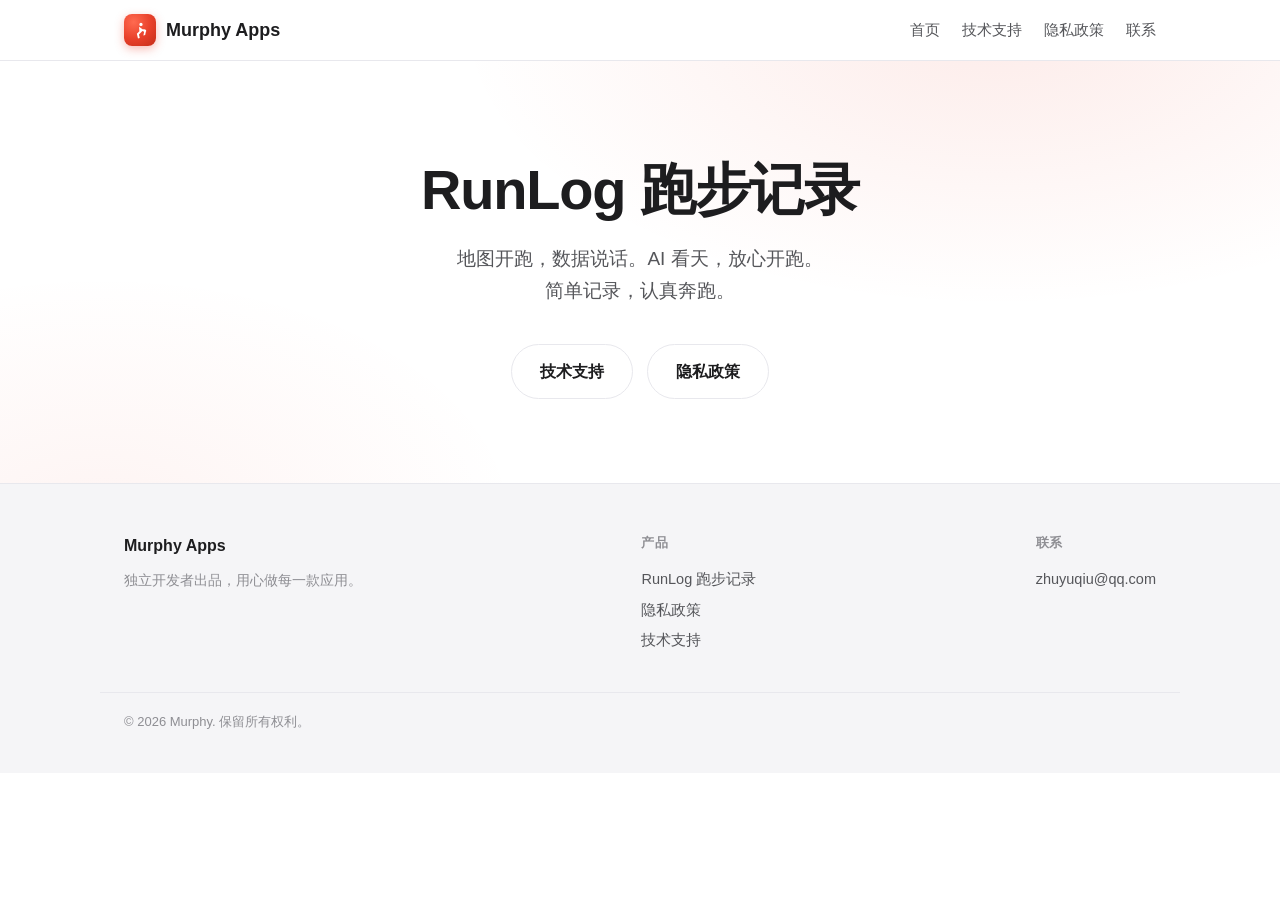
==== index.html @ afb3ae20 "Add files via upload init" ====
<!DOCTYPE html>
<html lang="zh-CN">
<head>
  <meta charset="UTF-8">
  <meta name="viewport" content="width=device-width, initial-scale=1.0">
  <title>RunLog 跑步记录 — Murphy Apps</title>
  <link rel="stylesheet" href="css/style.css">
</head>
<body>

<nav class="nav">
  <div class="nav-inner">
    <a class="brand" href="index.html">
      <span class="brand-icon">
        <svg viewBox="0 0 24 24"><path d="M15.5 4.5a2.2 2.2 0 1 1-4.4 0 2.2 2.2 0 0 1 4.4 0zm-4.8 3 .5 6-3.4 3.4 1.5 6.3 2.4-.6-1.1-4.6 4.6-4.6 2.3.8-1 5 2.4-.5 1.4-6.8-4.3-1.6-.8-1.8 2.5 5.2 2.9.9 8.7h-2.5l-.8-6.5-4.6-2.6-1.3-5.3 2.4-.6.9 3.6 2.6-1.9-.6-4.6 2.4-.4z"/></svg>
      </span>
      Murphy Apps
    </a>
    <div class="nav-links">
      <a href="index.html" class="hide-sm">首页</a>
      <a href="support.html" class="hide-sm">技术支持</a>
      <a href="privacy.html" class="hide-sm">隐私政策</a>
      <a href="mailto:zhuyuqiu@qq.com">联系</a>
    </div>
  </div>
</nav>

<section class="hero">
  <div class="wrap">
    <h1>RunLog 跑步记录</h1>
    <p>地图开跑，数据说话。AI 看天，放心开跑。<br>简单记录，认真奔跑。</p>
    <div class="hero-cta">
      <a class="btn btn-ghost" href="support.html">技术支持</a>
      <a class="btn btn-ghost" href="privacy.html">隐私政策</a>
    </div>
  </div>
</section>

<footer class="footer">
  <div class="footer-inner">
    <div>
      <div class="f-brand">Murphy Apps</div>
      <p style="color:var(--ink-faint);font-size:14px;max-width:300px;">独立开发者出品，用心做每一款应用。</p>
    </div>
    <div class="f-col">
      <h5>产品</h5>
      <a href="index.html">RunLog 跑步记录</a>
      <a href="privacy.html">隐私政策</a>
      <a href="support.html">技术支持</a>
    </div>
    <div class="f-col">
      <h5>联系</h5>
      <a href="mailto:zhuyuqiu@qq.com">zhuyuqiu@qq.com</a>
    </div>
  </div>
  <div class="f-bottom">
    <span>© 2026 Murphy. 保留所有权利。</span>
  </div>
</footer>

</body>
</html>
---- css/style.css ----
/* ===== RunLog 跑步记录 · 技术支持/隐私政策 站点样式 =====
   与 App 图标一致：红底径向渐变 + 白色剪影 + 大圆角 + 简洁排版 */

:root {
  --red: #E8402A;
  --red-deep: #C22B18;
  --red-grad: radial-gradient(120% 120% at 30% 25%, #FF6A50 0%, #E8402A 45%, #B72713 100%);
  --ink: #1D1D1F;
  --ink-soft: #55565A;
  --ink-faint: #8E8E93;
  --bg: #FFFFFF;
  --bg-soft: #F5F5F7;
  --card: #FFFFFF;
  --line: #E8E8ED;
  --radius: 22px;
  --shadow: 0 12px 40px rgba(29, 29, 31, .10);
  --maxw: 1080px;
}

* { margin: 0; padding: 0; box-sizing: border-box; }

body {
  font-family: -apple-system, BlinkMacSystemFont, "SF Pro SC", "PingFang SC",
    "Helvetica Neue", "Microsoft YaHei", sans-serif;
  color: var(--ink);
  background: var(--bg);
  line-height: 1.7;
  -webkit-font-smoothing: antialiased;
}

a { color: var(--red); text-decoration: none; }
a:hover { text-decoration: underline; }

.wrap { max-width: var(--maxw); margin: 0 auto; padding: 0 24px; }

/* ---------- 导航 ---------- */
.nav {
  position: sticky; top: 0; z-index: 100;
  background: rgba(255, 255, 255, .82);
  backdrop-filter: saturate(180%) blur(20px);
  -webkit-backdrop-filter: saturate(180%) blur(20px);
  border-bottom: 1px solid var(--line);
}
.nav-inner {
  max-width: var(--maxw); margin: 0 auto; padding: 0 24px;
  height: 60px; display: flex; align-items: center; gap: 28px;
}
.brand { display: flex; align-items: center; gap: 10px; font-weight: 700; font-size: 18px; color: var(--ink); }
.brand:hover { text-decoration: none; }
.brand-icon {
  width: 32px; height: 32px; border-radius: 8px;
  background: var(--red-grad);
  display: inline-flex; align-items: center; justify-content: center;
  box-shadow: 0 3px 10px rgba(232, 64, 42, .35);
}
.brand-icon svg { width: 18px; height: 18px; fill: #fff; }
.nav-links { display: flex; gap: 22px; margin-left: auto; font-size: 15px; }
.nav-links a { color: var(--ink-soft); }
.nav-links a:hover { color: var(--ink); text-decoration: none; }
@media (max-width: 640px) { .nav-links .hide-sm { display: none; } }

/* ---------- Hero ---------- */
.hero {
  padding: 96px 0 84px;
  background:
    radial-gradient(900px 480px at 78% -10%, rgba(232, 64, 42, .10), transparent 60%),
    radial-gradient(700px 420px at 8% 110%, rgba(232, 64, 42, .06), transparent 60%);
  text-align: center;
}
.hero h1 { font-size: clamp(34px, 6vw, 56px); font-weight: 800; letter-spacing: -1.2px; line-height: 1.18; }
.hero p { color: var(--ink-soft); font-size: 19px; max-width: 640px; margin: 20px auto 0; }
.hero-cta { margin-top: 36px; display: flex; gap: 14px; justify-content: center; flex-wrap: wrap; }

.btn {
  display: inline-flex; align-items: center; gap: 8px;
  padding: 13px 28px; border-radius: 999px;
  font-size: 16px; font-weight: 600; cursor: pointer;
  transition: transform .18s ease, box-shadow .18s ease;
  border: none;
}
.btn:hover { text-decoration: none; transform: translateY(-2px); }
.btn-primary { background: var(--red-grad); color: #fff; box-shadow: 0 10px 26px rgba(232, 64, 42, .35); }
.btn-primary:hover { box-shadow: 0 14px 32px rgba(232, 64, 42, .45); }
.btn-ghost { background: #fff; color: var(--ink); border: 1.5px solid var(--line); }
.btn-ghost:hover { border-color: var(--ink-faint); }

/* ---------- 卡片区 ---------- */
.section { padding: 72px 0; }
.section.alt { background: var(--bg-soft); }
.section-title { font-size: 34px; font-weight: 800; letter-spacing: -0.5px; text-align: center; }
.section-sub { color: var(--ink-faint); text-align: center; margin: 10px auto 48px; max-width: 560px; font-size: 16px; }

.card-grid { display: grid; grid-template-columns: repeat(auto-fit, minmax(280px, 1fr)); gap: 28px; max-width: 900px; margin: 0 auto; }
.card {
  background: var(--card); border-radius: var(--radius); padding: 34px 30px;
  box-shadow: var(--shadow); border: 1px solid var(--line);
  transition: transform .2s ease;
}
.card:hover { transform: translateY(-6px); }
.card h3 { font-size: 21px; font-weight: 800; letter-spacing: -.3px; margin-bottom: 10px; }
.card p { color: var(--ink-soft); font-size: 15px; }
.card a.btn { margin-top: 18px; }

/* ---------- 法律文档页 ---------- */
.doc { max-width: 820px; margin: 0 auto; padding: 64px 24px 96px; }
.doc-header { border-bottom: 1px solid var(--line); padding-bottom: 24px; margin-bottom: 36px; }
.doc-header h1 { font-size: 32px; font-weight: 800; letter-spacing: -.5px; }
.doc-header .meta { color: var(--ink-faint); font-size: 14px; margin-top: 8px; }
.doc h2 { font-size: 21px; font-weight: 700; margin: 36px 0 12px; }
.doc h3 { font-size: 17px; font-weight: 700; margin: 22px 0 8px; }
.doc p, .doc li { color: var(--ink-soft); font-size: 15.5px; }
.doc ul, .doc ol { padding-left: 22px; margin: 10px 0; }
.doc table { width: 100%; border-collapse: collapse; margin: 16px 0; font-size: 14.5px; }
.doc th, .doc td { border: 1px solid var(--line); padding: 10px 14px; text-align: left; }
.doc th { background: var(--bg-soft); font-weight: 600; }
.doc .updated { color: var(--ink-faint); font-size: 13px; margin-top: 48px; border-top: 1px solid var(--line); padding-top: 16px; }

/* ---------- 页脚 ---------- */
.footer { background: var(--bg-soft); border-top: 1px solid var(--line); padding: 48px 0 40px; }
.footer-inner {
  max-width: var(--maxw); margin: 0 auto; padding: 0 24px;
  display: flex; flex-wrap: wrap; gap: 32px; justify-content: space-between;
}
.footer .f-brand { font-weight: 700; font-size: 16px; margin-bottom: 10px; }
.footer .f-col h5 { font-size: 13px; text-transform: uppercase; letter-spacing: .06em; color: var(--ink-faint); margin-bottom: 10px; }
.footer .f-col a { display: block; color: var(--ink-soft); font-size: 14.5px; padding: 3px 0; }
.footer .f-bottom {
  max-width: var(--maxw); margin: 36px auto 0; padding: 18px 24px 0;
  border-top: 1px solid var(--line); color: var(--ink-faint); font-size: 13px;
  display: flex; justify-content: space-between; flex-wrap: wrap; gap: 8px;
}
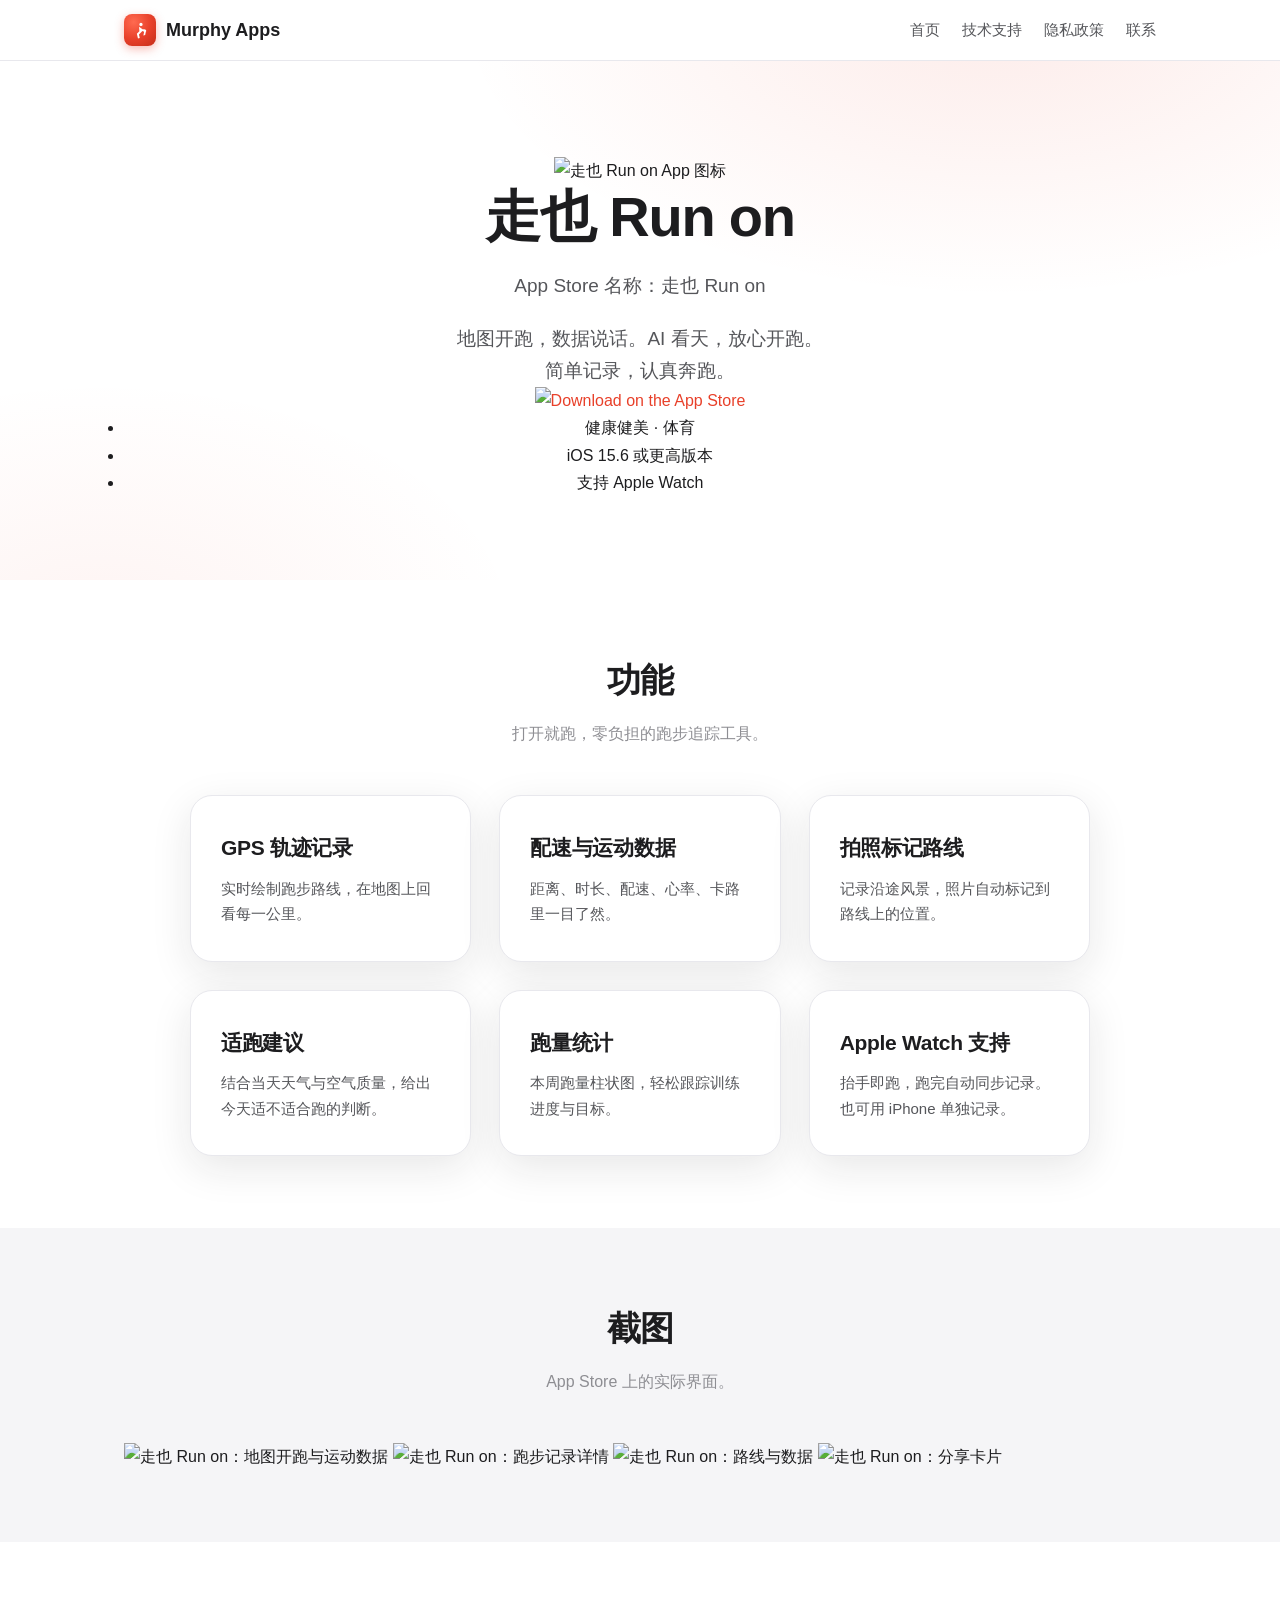
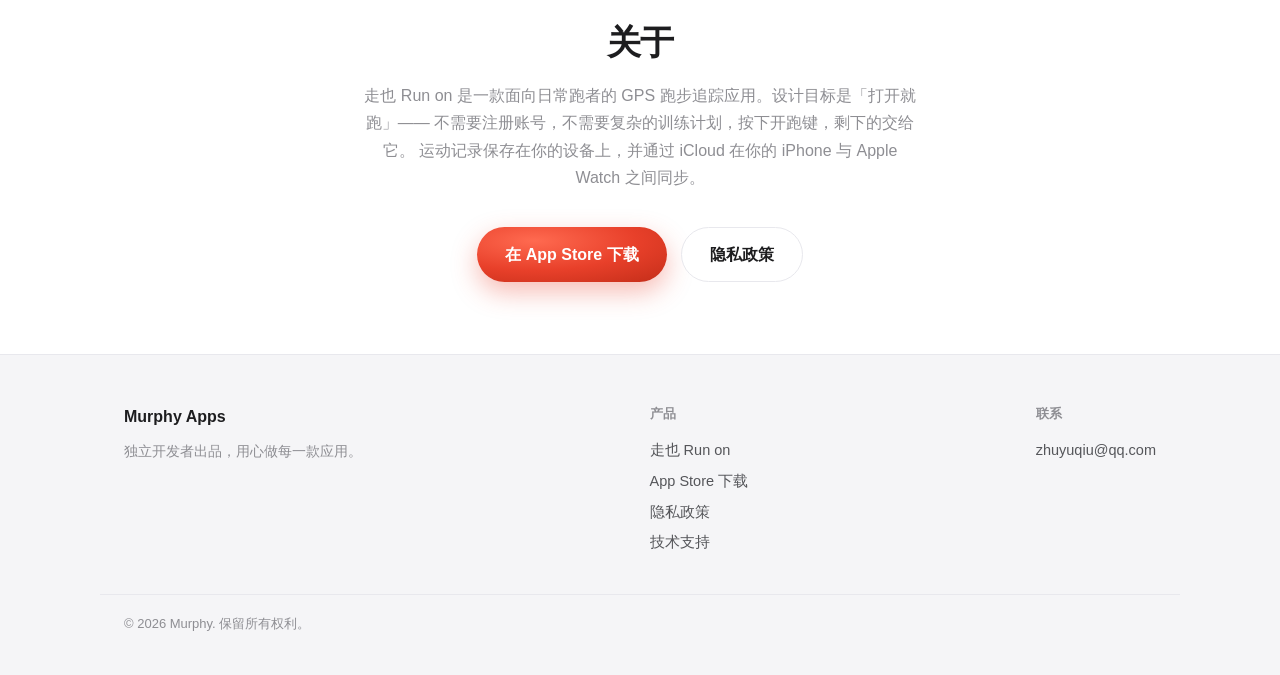
==== commit 5be101c9: "改成走也 Updated the title and content for the app, including new descriptions and features. Added image" ====
--- a/index.html
+++ b/index.html
@@ -1,9 +1,13 @@
+
 <!DOCTYPE html>
 <html lang="zh-CN">
 <head>
   <meta charset="UTF-8">
   <meta name="viewport" content="width=device-width, initial-scale=1.0">
-  <title>RunLog 跑步记录 — Murphy Apps</title>
+  <title>走也 Run on — Murphy Apps</title>
+  <meta name="description" content="走也 Run on —— GPS 跑步追踪应用。记录轨迹、配速与卡路里，拍照标记沿途风景，支持 Apple Watch。已在 App Store 上架。">
+  <link rel="icon" href="assets/icon.jpg">
+  <link rel="apple-touch-icon" href="assets/icon.jpg">
   <link rel="stylesheet" href="css/style.css">
 </head>
 <body>
@@ -27,10 +31,77 @@
 
 <section class="hero">
   <div class="wrap">
-    <h1>RunLog 跑步记录</h1>
+    <img class="hero-icon" src="assets/icon.jpg" alt="走也 Run on App 图标">
+    <h1>走也 Run on</h1>
+    <p class="official-name">App Store 名称：走也 Run on</p>
     <p>地图开跑，数据说话。AI 看天，放心开跑。<br>简单记录，认真奔跑。</p>
+    <a class="hero-badge" href="https://apps.apple.com/cn/app/id6804603621" aria-label="在 App Store 下载 走也 Run on">
+      <img src="assets/appstore-badge.svg" alt="Download on the App Store">
+    </a>
+    <ul class="meta-chips">
+      <li>健康健美 · 体育</li>
+      <li>iOS 15.6 或更高版本</li>
+      <li>支持 Apple Watch</li>
+    </ul>
+  </div>
+</section>
+
+<section class="section">
+  <div class="wrap">
+    <h2 class="section-title">功能</h2>
+    <p class="section-sub">打开就跑，零负担的跑步追踪工具。</p>
+    <div class="card-grid">
+      <div class="card">
+        <h3>GPS 轨迹记录</h3>
+        <p>实时绘制跑步路线，在地图上回看每一公里。</p>
+      </div>
+      <div class="card">
+        <h3>配速与运动数据</h3>
+        <p>距离、时长、配速、心率、卡路里一目了然。</p>
+      </div>
+      <div class="card">
+        <h3>拍照标记路线</h3>
+        <p>记录沿途风景，照片自动标记到路线上的位置。</p>
+      </div>
+      <div class="card">
+        <h3>适跑建议</h3>
+        <p>结合当天天气与空气质量，给出今天适不适合跑的判断。</p>
+      </div>
+      <div class="card">
+        <h3>跑量统计</h3>
+        <p>本周跑量柱状图，轻松跟踪训练进度与目标。</p>
+      </div>
+      <div class="card">
+        <h3>Apple Watch 支持</h3>
+        <p>抬手即跑，跑完自动同步记录。也可用 iPhone 单独记录。</p>
+      </div>
+    </div>
+  </div>
+</section>
+
+<section class="section alt">
+  <div class="wrap">
+    <h2 class="section-title">截图</h2>
+    <p class="section-sub">App Store 上的实际界面。</p>
+    <div class="shots">
+      <img src="assets/shot-1.jpg" alt="走也 Run on：地图开跑与运动数据" loading="lazy">
+      <img src="assets/shot-2.jpg" alt="走也 Run on：跑步记录详情" loading="lazy">
+      <img src="assets/shot-3.jpg" alt="走也 Run on：路线与数据" loading="lazy">
+      <img src="assets/shot-4.jpg" alt="走也 Run on：分享卡片" loading="lazy">
+    </div>
+  </div>
+</section>
+
+<section class="section">
+  <div class="wrap">
+    <h2 class="section-title">关于</h2>
+    <p class="section-sub" style="margin-bottom:0;">
+      走也 Run on 是一款面向日常跑者的 GPS 跑步追踪应用。设计目标是「打开就跑」——
+      不需要注册账号，不需要复杂的训练计划，按下开跑键，剩下的交给它。
+      运动记录保存在你的设备上，并通过 iCloud 在你的 iPhone 与 Apple Watch 之间同步。
+    </p>
     <div class="hero-cta">
-      <a class="btn btn-ghost" href="support.html">技术支持</a>
+      <a class="btn btn-primary" href="https://apps.apple.com/cn/app/id6804603621">在 App Store 下载</a>
       <a class="btn btn-ghost" href="privacy.html">隐私政策</a>
     </div>
   </div>
@@ -44,7 +115,8 @@
     </div>
     <div class="f-col">
       <h5>产品</h5>
-      <a href="index.html">RunLog 跑步记录</a>
+      <a href="index.html">走也 Run on</a>
+      <a href="https://apps.apple.com/cn/app/id6804603621">App Store 下载</a>
       <a href="privacy.html">隐私政策</a>
       <a href="support.html">技术支持</a>
     </div>
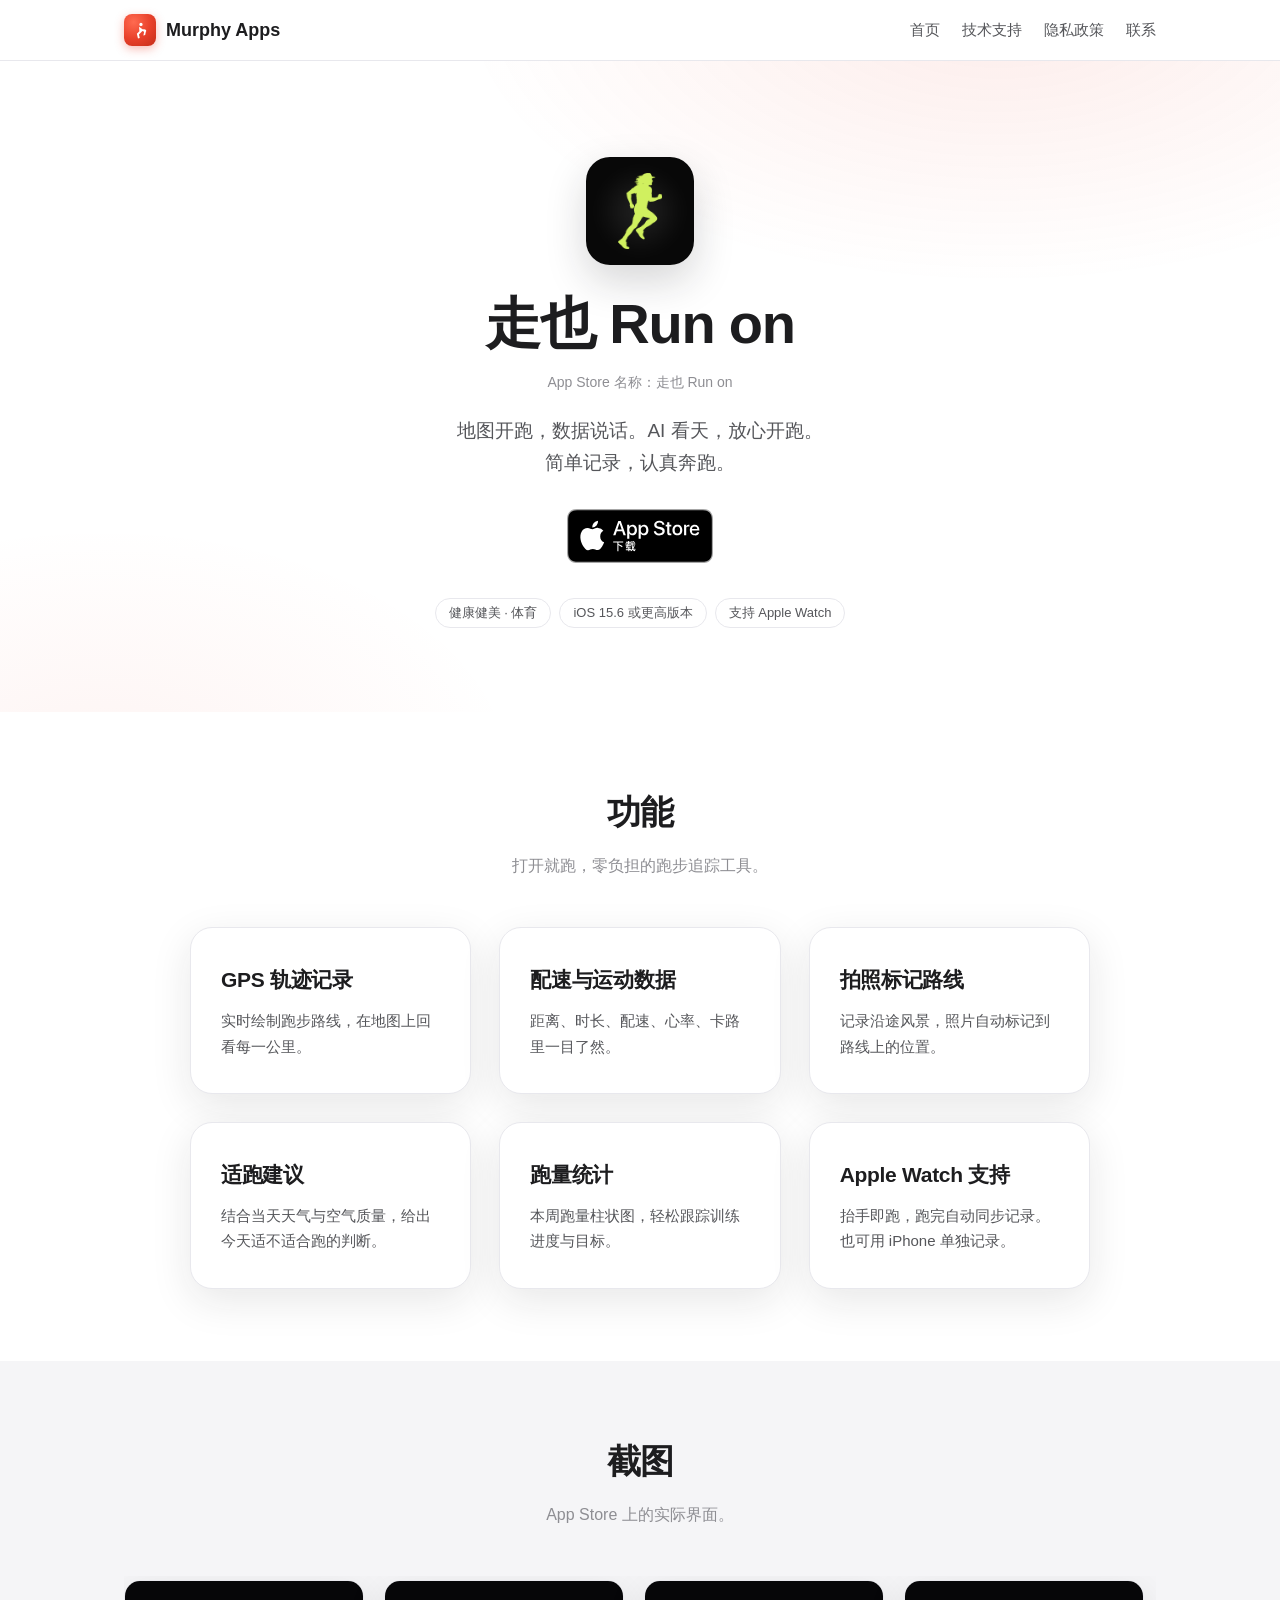
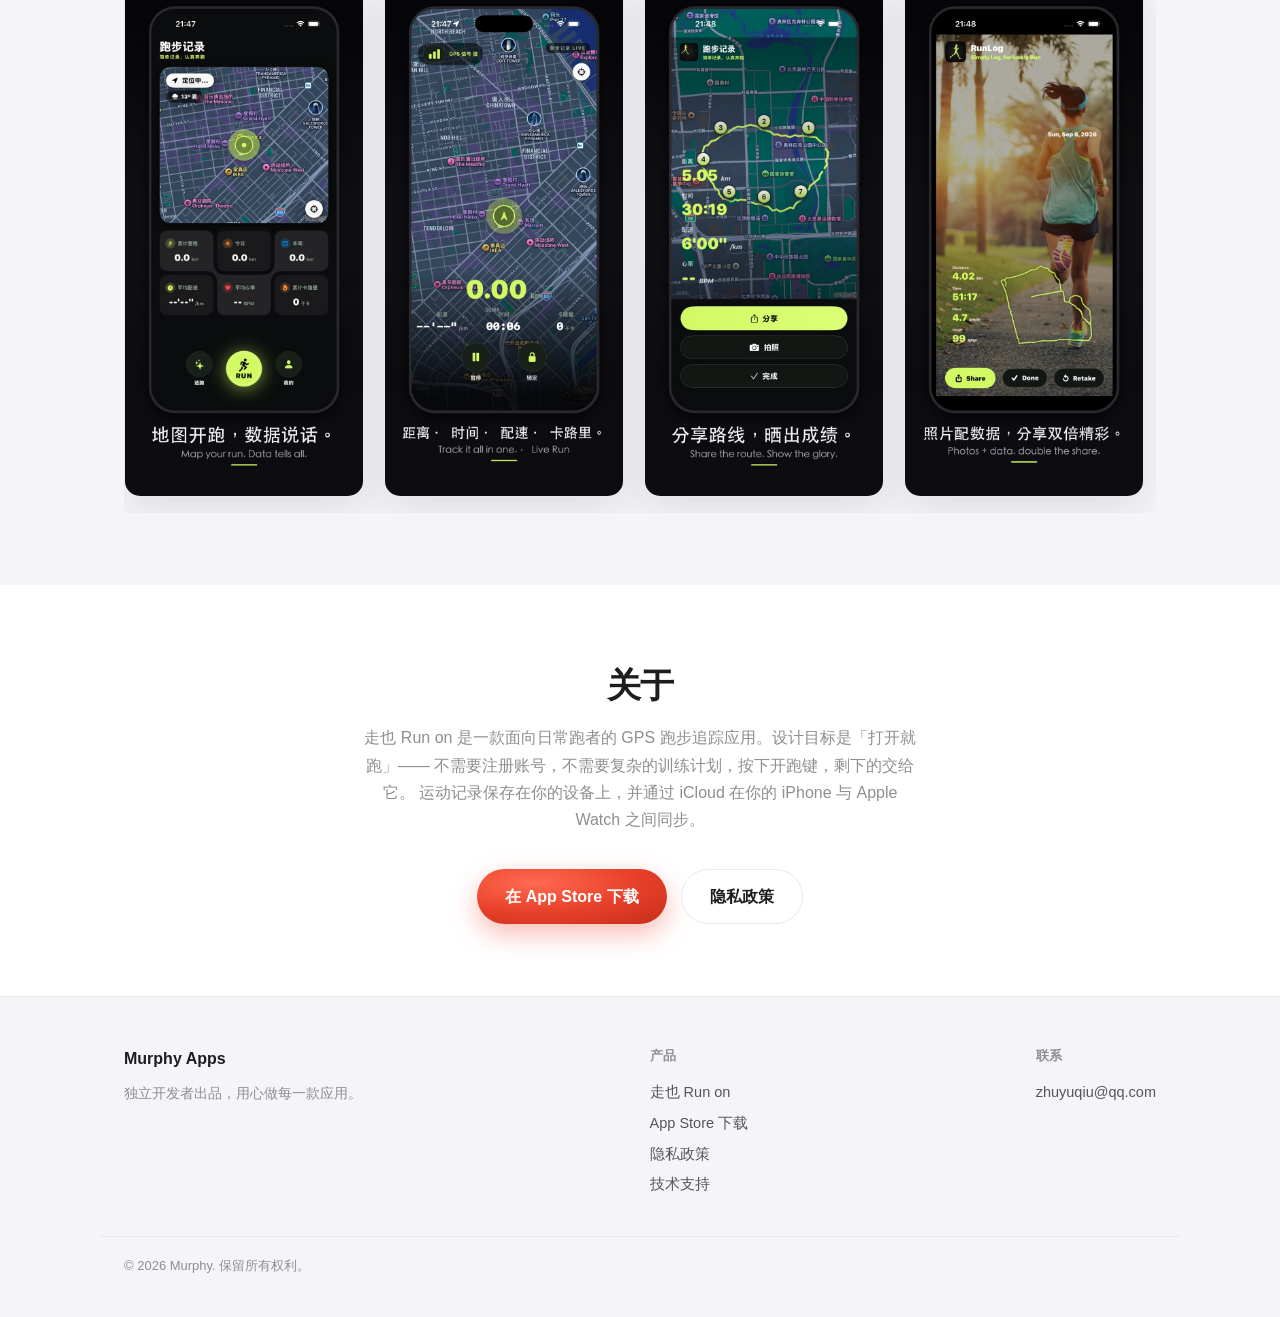
==== commit 36dc46be: "Add files via upload" ====
--- a/index.html
+++ b/index.html
@@ -1,4 +1,3 @@
-
 <!DOCTYPE html>
 <html lang="zh-CN">
 <head>
--- a/css/style.css
+++ b/css/style.css
@@ -1,4 +1,4 @@
-/* ===== RunLog 跑步记录 · 技术支持/隐私政策 站点样式 =====
+/* ===== 走也 Run on · 技术支持/隐私政策 站点样式 =====
    与 App 图标一致：红底径向渐变 + 白色剪影 + 大圆角 + 简洁排版 */
 
 :root {
@@ -129,3 +129,31 @@
   border-top: 1px solid var(--line); color: var(--ink-faint); font-size: 13px;
   display: flex; justify-content: space-between; flex-wrap: wrap; gap: 8px;
 }
+
+/* ---------- 首页产品展示区（2026-09-17 新增：应用官网需要有下载入口 + 应用介绍） ---------- */
+.hero-icon {
+  width: 108px; height: 108px; border-radius: 24px; display: block;
+  margin: 0 auto 26px; box-shadow: 0 16px 40px rgba(29, 29, 31, .18);
+}
+.hero .official-name { font-size: 14px; color: var(--ink-faint); margin-top: 14px; }
+.hero-badge { display: inline-block; margin-top: 30px; }
+.hero-badge img { height: 54px; width: auto; display: block; }
+.hero-badge:hover { text-decoration: none; }
+.hero-badge:hover img { opacity: .86; }
+.meta-chips {
+  display: flex; flex-wrap: wrap; gap: 8px; justify-content: center;
+  margin-top: 26px; list-style: none; padding: 0;
+}
+.meta-chips li {
+  font-size: 13px; color: var(--ink-soft); line-height: 1.6;
+  border: 1px solid var(--line); border-radius: 999px; padding: 4px 13px;
+}
+.shots {
+  display: flex; gap: 20px; overflow-x: auto; padding: 4px 0 16px;
+  scroll-snap-type: x mandatory;
+}
+.shots img {
+  width: 240px; flex: 0 0 auto; display: block; border-radius: 16px;
+  border: 1px solid var(--line); box-shadow: var(--shadow);
+  scroll-snap-align: start;
+}
